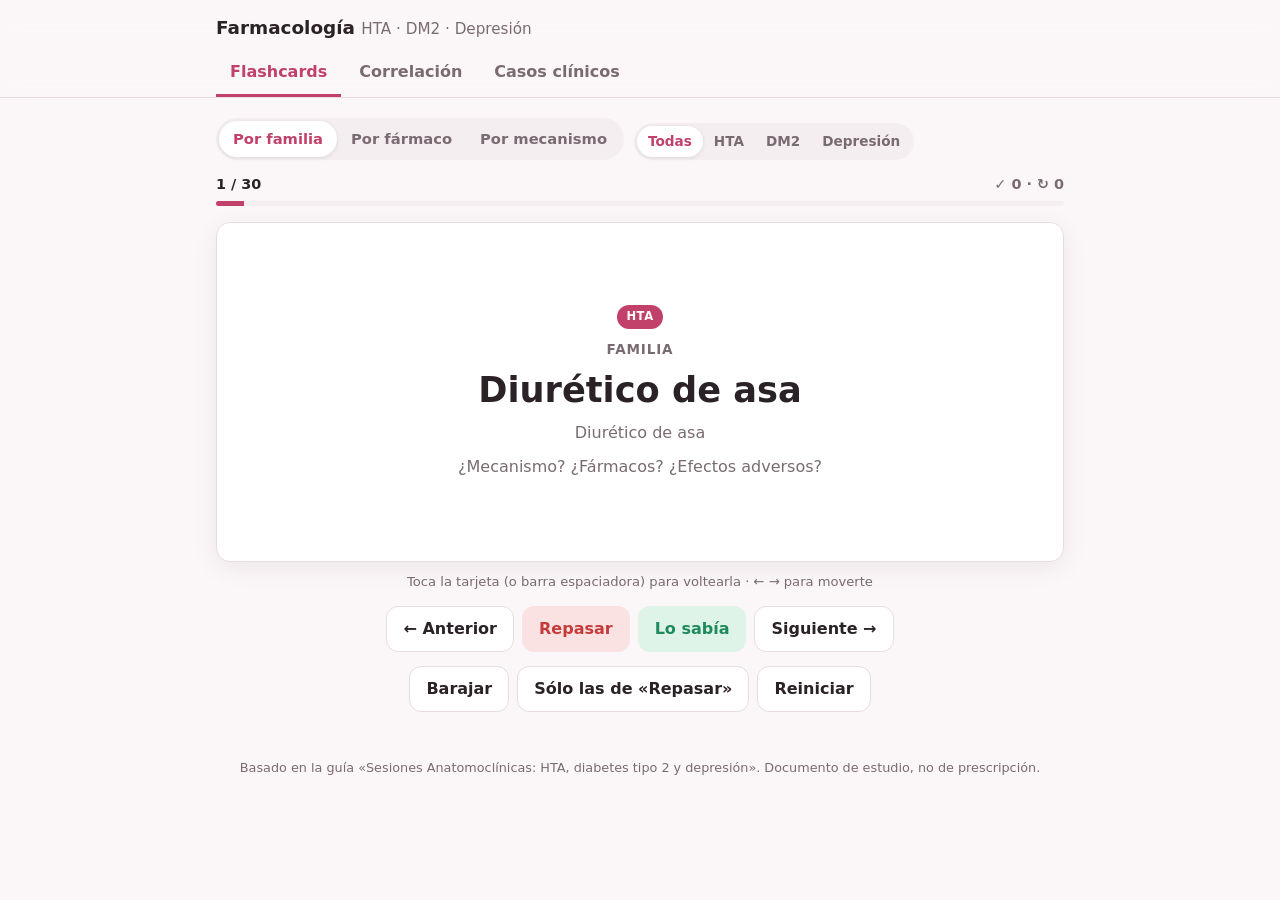
==== farmacos/index.html @ c65d2e72 "Agregar flashcards interactivas de farmacología (HTA, DM2, depresión) Flashcards por familia, fármac" ====
<!DOCTYPE html>
<html lang="es">
<head>
  <meta charset="UTF-8">
  <meta name="viewport" content="width=device-width, initial-scale=1.0">
  <title>Farmacología HTA · DM2 · Depresión</title>
  <link rel="stylesheet" href="style.css">
</head>
<body>
  <header class="top">
    <div class="wrap">
      <h1>Farmacología <span class="muted">HTA · DM2 · Depresión</span></h1>
      <nav class="tabs" role="tablist">
        <button class="tab active" data-tab="flash" role="tab">Flashcards</button>
        <button class="tab" data-tab="corr" role="tab">Correlación</button>
        <button class="tab" data-tab="casos" role="tab">Casos clínicos</button>
      </nav>
    </div>
  </header>

  <main class="wrap">
    <!-- ================= FLASHCARDS ================= -->
    <section id="flash" class="panel active">
      <div class="toolbar">
        <div class="seg" id="flashMode">
          <button data-v="familia" class="on">Por familia</button>
          <button data-v="farmaco">Por fármaco</button>
          <button data-v="mecanismo">Por mecanismo</button>
        </div>
        <div class="seg small" id="flashEnf">
          <button data-v="all" class="on">Todas</button>
          <button data-v="hta">HTA</button>
          <button data-v="dm2">DM2</button>
          <button data-v="dep">Depresión</button>
        </div>
      </div>

      <div class="progress-row">
        <span id="flashCount">1 / 1</span>
        <span class="muted" id="flashStats"></span>
      </div>
      <div class="bar"><div id="flashBar"></div></div>

      <div class="card-stage">
        <div class="flashcard" id="flashcard" tabindex="0" aria-live="polite">
          <div class="face front" id="cardFront"></div>
          <div class="face back" id="cardBack"></div>
        </div>
      </div>
      <p class="hint">Toca la tarjeta (o barra espaciadora) para voltearla · ← → para moverte</p>

      <div class="actions">
        <button class="btn ghost" id="prevCard">← Anterior</button>
        <button class="btn bad" id="reviewCard">Repasar</button>
        <button class="btn good" id="knowCard">Lo sabía</button>
        <button class="btn ghost" id="nextCard">Siguiente →</button>
      </div>
      <div class="actions">
        <button class="btn ghost" id="shuffleCards">Barajar</button>
        <button class="btn ghost" id="onlyReview">Sólo las de «Repasar»</button>
        <button class="btn ghost" id="resetFlash">Reiniciar</button>
      </div>
    </section>

    <!-- ================= CORRELACIÓN ================= -->
    <section id="corr" class="panel">
      <div class="toolbar">
        <label class="field">Tipo
          <select id="corrMode">
            <option value="f2fam">Fármaco → Familia</option>
            <option value="fam2f">Familia → Fármaco</option>
            <option value="f2f">Fármaco → otro fármaco de su familia</option>
            <option value="mec2fam">Mecanismo → Familia</option>
            <option value="letras">Estilo examen (letras)</option>
          </select>
        </label>
        <label class="field">Tema
          <select id="corrEnf">
            <option value="all">Todas</option>
            <option value="hta">HTA</option>
            <option value="dm2">DM2</option>
            <option value="dep">Depresión</option>
          </select>
        </label>
        <label class="field">Filas
          <select id="corrN">
            <option>5</option><option selected>10</option><option>15</option><option>20</option>
          </select>
        </label>
        <label class="check"><input type="checkbox" id="corrHelp"> Autocompletar</label>
      </div>

      <p class="muted" id="corrInstr"></p>
      <div id="corrLetters" class="letters" hidden></div>
      <div class="table-wrap">
        <table class="corr">
          <thead><tr><th>#</th><th id="corrLeftHead">Fármaco</th><th id="corrRightHead">Tu respuesta</th></tr></thead>
          <tbody id="corrBody"></tbody>
        </table>
      </div>
      <datalist id="dlFamilias"></datalist>
      <datalist id="dlFarmacos"></datalist>

      <div class="score" id="corrScore" hidden></div>
      <div class="actions">
        <button class="btn primary" id="corrCheck">Calificar</button>
        <button class="btn ghost" id="corrShow">Mostrar respuestas</button>
        <button class="btn ghost" id="corrReset">Reiniciar ↻</button>
      </div>
    </section>

    <!-- ================= CASOS ================= -->
    <section id="casos" class="panel">
      <div class="toolbar">
        <label class="field">Tema
          <select id="casoEnf">
            <option value="all">Todas</option>
            <option value="hta">HTA</option>
            <option value="dm2">DM2</option>
            <option value="dep">Depresión</option>
            <option value="mix">Paciente con las tres</option>
          </select>
        </label>
        <label class="field">Tipo
          <select id="casoTipo">
            <option value="all">Todos</option>
            <option value="elegir">Elegir según el paciente</option>
            <option value="adverso">Efecto adverso → fármaco</option>
            <option value="fijo">Minicasos del documento</option>
            <option value="clasif">Clasificar la PA (GPC)</option>
            <option value="imc">IMC (NOM-008)</option>
          </select>
        </label>
        <div class="score-pill" id="casoScore">0 / 0</div>
      </div>

      <article class="caso" id="caso">
        <div class="caso-tag" id="casoTag"></div>
        <p class="caso-text" id="casoText"></p>
        <div class="opts" id="casoOpts"></div>
        <div class="exp" id="casoExp" hidden></div>
      </article>

      <div class="actions">
        <button class="btn primary" id="casoNext">Nuevo caso ↻</button>
        <button class="btn ghost" id="casoResetScore">Reiniciar marcador</button>
      </div>
    </section>

    <footer class="foot muted">
      Basado en la guía «Sesiones Anatomoclínicas: HTA, diabetes tipo 2 y depresión». Documento de estudio, no de prescripción.
    </footer>
  </main>

  <script src="data.js"></script>
  <script src="app.js"></script>
</body>
</html>
---- farmacos/style.css ----
:root {
  --bg: #fbf7f8;
  --surface: #ffffff;
  --surface-2: #f4eef0;
  --text: #2a2226;
  --muted: #7a6b72;
  --line: #e7dce0;
  --accent: #c2416b;
  --accent-soft: #fbe3eb;
  --good: #1f8a5b;
  --good-soft: #def4e9;
  --bad: #c43b3b;
  --bad-soft: #fbe2e2;
  --hta: #c2416b;
  --dm2: #2f74c0;
  --dep: #7a52c7;
  --mix: #b7791f;
  --shadow: 0 6px 24px rgba(60, 20, 35, .08);
  --radius: 14px;
}
@media (prefers-color-scheme: dark) {
  :root {
    --bg: #17131a;
    --surface: #221c25;
    --surface-2: #2c2530;
    --text: #f1e9ee;
    --muted: #a99ba4;
    --line: #3a3140;
    --accent: #f07ba0;
    --accent-soft: #42222f;
    --good: #4cc790;
    --good-soft: #17352a;
    --bad: #f07070;
    --bad-soft: #3e1d1f;
    --hta: #f07ba0;
    --dm2: #6aa8ee;
    --dep: #b195f0;
    --mix: #e0ac58;
    --shadow: 0 6px 24px rgba(0, 0, 0, .35);
  }
}

* { box-sizing: border-box; }
html, body { margin: 0; }
body {
  background: var(--bg);
  color: var(--text);
  font: 16px/1.5 system-ui, -apple-system, "Segoe UI", Roboto, sans-serif;
  -webkit-font-smoothing: antialiased;
}
.wrap { max-width: 880px; margin: 0 auto; padding: 0 16px; }
.muted { color: var(--muted); }
button, select, input { font: inherit; color: inherit; }

/* ---------- header ---------- */
.top {
  position: sticky; top: 0; z-index: 10;
  background: color-mix(in srgb, var(--bg) 88%, transparent);
  backdrop-filter: blur(8px);
  border-bottom: 1px solid var(--line);
}
.top h1 { font-size: 1.15rem; margin: 14px 0 8px; font-weight: 700; }
.top h1 .muted { font-weight: 500; font-size: .95rem; }
.tabs { display: flex; gap: 4px; overflow-x: auto; }
.tab {
  border: 0; background: none; padding: 10px 14px; cursor: pointer;
  border-bottom: 3px solid transparent; color: var(--muted); font-weight: 600; white-space: nowrap;
}
.tab.active { color: var(--accent); border-bottom-color: var(--accent); }

.panel { display: none; padding: 20px 0 8px; }
.panel.active { display: block; }

/* ---------- controls ---------- */
.toolbar { display: flex; flex-wrap: wrap; gap: 10px; align-items: flex-end; margin-bottom: 14px; }
.seg { display: inline-flex; background: var(--surface-2); border-radius: 999px; padding: 3px; flex-wrap: wrap; }
.seg button {
  border: 0; background: none; padding: 7px 14px; border-radius: 999px; cursor: pointer;
  color: var(--muted); font-weight: 600; font-size: .92rem;
}
.seg button.on { background: var(--surface); color: var(--accent); box-shadow: 0 1px 4px rgba(0,0,0,.1); }
.seg.small button { padding: 5px 11px; font-size: .85rem; }
.field { display: flex; flex-direction: column; gap: 4px; font-size: .8rem; color: var(--muted); font-weight: 600; }
.field select {
  padding: 8px 10px; border: 1px solid var(--line); border-radius: 10px;
  background: var(--surface); color: var(--text); font-size: .95rem; min-width: 150px;
}
.check { display: flex; align-items: center; gap: 6px; font-size: .9rem; color: var(--muted); padding-bottom: 8px; }

.btn {
  border: 1px solid var(--line); background: var(--surface); padding: 10px 16px;
  border-radius: 12px; cursor: pointer; font-weight: 600; transition: transform .08s, background .15s;
}
.btn:active { transform: scale(.97); }
.btn.primary { background: var(--accent); border-color: var(--accent); color: #fff; }
.btn.good { background: var(--good-soft); border-color: transparent; color: var(--good); }
.btn.bad { background: var(--bad-soft); border-color: transparent; color: var(--bad); }
.btn.ghost:hover { background: var(--surface-2); }
.actions { display: flex; flex-wrap: wrap; gap: 8px; justify-content: center; margin: 14px 0; }

/* ---------- flashcards ---------- */
.progress-row { display: flex; justify-content: space-between; font-size: .9rem; font-weight: 600; }
.bar { height: 5px; background: var(--surface-2); border-radius: 9px; margin: 6px 0 16px; overflow: hidden; }
.bar > div { height: 100%; background: var(--accent); width: 0; transition: width .25s; }
.card-stage { perspective: 1400px; }
.flashcard {
  position: relative; min-height: 340px; cursor: pointer; outline: none;
  transform-style: preserve-3d; transition: transform .5s cubic-bezier(.3,.7,.3,1);
}
.flashcard.flipped { transform: rotateY(180deg); }
.flashcard:focus-visible .face { box-shadow: 0 0 0 3px var(--accent-soft), var(--shadow); }
.face {
  position: absolute; inset: 0; backface-visibility: hidden; -webkit-backface-visibility: hidden;
  background: var(--surface); border: 1px solid var(--line); border-radius: var(--radius);
  box-shadow: var(--shadow); padding: 24px; overflow-y: auto;
}
.face.front { display: flex; flex-direction: column; align-items: center; justify-content: center; text-align: center; gap: 10px; }
.face.back { transform: rotateY(180deg); }
.face .big { font-size: clamp(1.5rem, 5vw, 2.2rem); font-weight: 800; line-height: 1.2; }
.face .mid { font-size: clamp(1.1rem, 3.5vw, 1.35rem); font-weight: 700; line-height: 1.35; max-width: 600px; }
.face .sub { color: var(--muted); }
.face .q { font-size: .85rem; color: var(--muted); text-transform: uppercase; letter-spacing: .06em; font-weight: 700; }
.face dl { margin: 0; display: grid; gap: 10px; }
.face dt { font-size: .75rem; text-transform: uppercase; letter-spacing: .06em; color: var(--muted); font-weight: 700; }
.face dd { margin: 2px 0 0; }
.face .answer { font-size: 1.35rem; font-weight: 800; color: var(--accent); margin-bottom: 12px; }
.hint { text-align: center; font-size: .82rem; color: var(--muted); margin: 10px 0 0; }

.tag {
  display: inline-block; font-size: .72rem; font-weight: 700; padding: 3px 9px; border-radius: 999px;
  text-transform: uppercase; letter-spacing: .05em; color: #fff;
}
.tag.hta { background: var(--hta); } .tag.dm2 { background: var(--dm2); }
.tag.dep { background: var(--dep); } .tag.mix { background: var(--mix); }
.chips { display: flex; flex-wrap: wrap; gap: 6px; }
.chip { background: var(--surface-2); padding: 3px 10px; border-radius: 999px; font-size: .9rem; }

/* ---------- correlación ---------- */
.table-wrap { overflow-x: auto; }
table.corr { width: 100%; border-collapse: separate; border-spacing: 0 6px; }
table.corr th { text-align: left; font-size: .78rem; color: var(--muted); text-transform: uppercase; letter-spacing: .05em; padding: 0 10px; }
table.corr td { background: var(--surface); padding: 8px 10px; vertical-align: middle; border-top: 1px solid var(--line); border-bottom: 1px solid var(--line); }
table.corr td:first-child { border-left: 1px solid var(--line); border-radius: 10px 0 0 10px; width: 36px; color: var(--muted); font-weight: 700; }
table.corr td:last-child { border-right: 1px solid var(--line); border-radius: 0 10px 10px 0; width: 50%; }
table.corr td.left { font-weight: 600; }
table.corr input {
  width: 100%; padding: 8px 10px; border: 1px solid var(--line); border-radius: 8px;
  background: var(--bg); color: var(--text);
}
table.corr input:focus { outline: 2px solid var(--accent); border-color: transparent; }
tr.ok td { background: var(--good-soft); }
tr.ok input { border-color: var(--good); }
tr.ko td { background: var(--bad-soft); }
tr.ko input { border-color: var(--bad); text-decoration: line-through; }
.fix { font-size: .88rem; margin-top: 5px; font-weight: 600; }
tr.ok .fix { color: var(--good); }
tr.ko .fix { color: var(--bad); }
.letters { display: grid; grid-template-columns: repeat(auto-fill, minmax(210px, 1fr)); gap: 6px; margin-bottom: 10px; }
.letters div { background: var(--surface-2); border-radius: 8px; padding: 6px 10px; font-size: .92rem; }
.letters b { color: var(--accent); margin-right: 6px; }
.score { text-align: center; font-size: 1.1rem; font-weight: 700; margin-top: 10px; }

/* ---------- casos ---------- */
.score-pill { margin-left: auto; background: var(--accent-soft); color: var(--accent); font-weight: 800; padding: 8px 14px; border-radius: 999px; }
.caso { background: var(--surface); border: 1px solid var(--line); border-radius: var(--radius); box-shadow: var(--shadow); padding: 22px; }
.caso-tag { display: flex; gap: 6px; flex-wrap: wrap; margin-bottom: 10px; }
.caso-text { font-size: 1.08rem; margin: 0 0 16px; }
.opts { display: grid; gap: 8px; }
.opt {
  text-align: left; border: 1px solid var(--line); background: var(--bg); padding: 12px 14px;
  border-radius: 10px; cursor: pointer; display: flex; gap: 10px; align-items: flex-start;
}
.opt:hover:not(:disabled) { border-color: var(--accent); }
.opt .l { font-weight: 800; color: var(--muted); min-width: 1.2em; }
.opt:disabled { cursor: default; }
.opt.right { background: var(--good-soft); border-color: var(--good); }
.opt.right .l { color: var(--good); }
.opt.wrong { background: var(--bad-soft); border-color: var(--bad); }
.opt.wrong .l { color: var(--bad); }
.exp { margin-top: 16px; padding: 14px; border-radius: 10px; background: var(--surface-2); }
.exp .verdict { font-weight: 800; margin-bottom: 4px; }
.exp .verdict.good { color: var(--good); }
.exp .verdict.bad { color: var(--bad); }

.foot { font-size: .8rem; text-align: center; padding: 24px 0 40px; }

@media (max-width: 560px) {
  .flashcard { min-height: 400px; }
  .face { padding: 18px; }
  .score-pill { margin-left: 0; }
  table.corr td:last-child { width: 55%; }
}
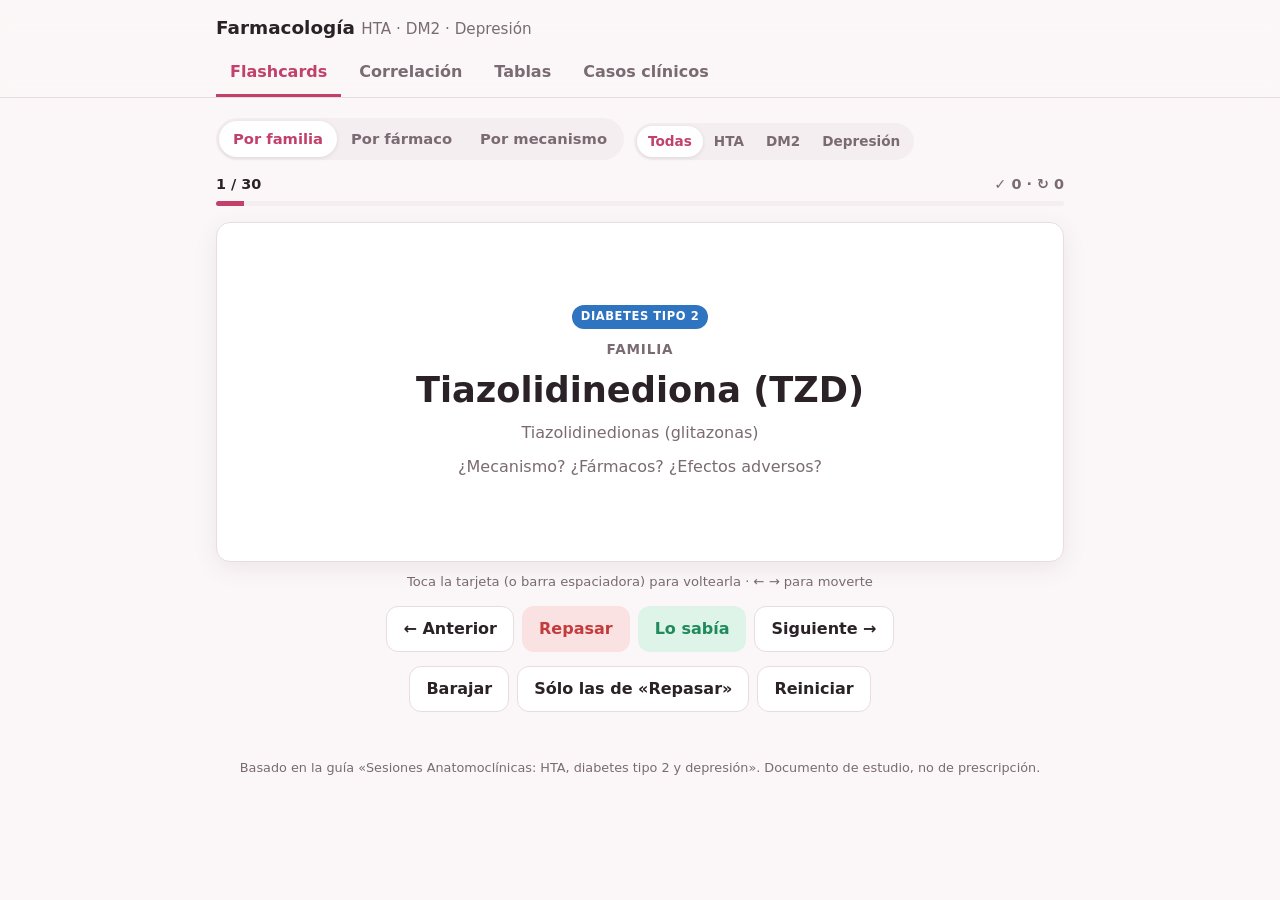
==== commit e3ed1aa8: "Agregar pestaña de tablas para llenar: HTA (GPC), diagnóstico de DM2 e IMC Tres niveles (algunos hue" ====
--- a/farmacos/index.html
+++ b/farmacos/index.html
@@ -13,6 +13,7 @@
       <nav class="tabs" role="tablist">
         <button class="tab active" data-tab="flash" role="tab">Flashcards</button>
         <button class="tab" data-tab="corr" role="tab">Correlación</button>
+        <button class="tab" data-tab="tablas" role="tab">Tablas</button>
         <button class="tab" data-tab="casos" role="tab">Casos clínicos</button>
       </nav>
     </div>
@@ -109,6 +110,41 @@
       </div>
     </section>
 
+    <!-- ================= TABLAS ================= -->
+    <section id="tablas" class="panel">
+      <div class="toolbar">
+        <div class="seg" id="tablaSel"></div>
+      </div>
+      <div class="toolbar">
+        <div class="seg small" id="tablaNivel">
+          <button data-v="facil" class="on">Algunos huecos</button>
+          <button data-v="normal">Todos los valores</button>
+          <button data-v="dificil">Todo en blanco</button>
+        </div>
+      </div>
+
+      <h2 class="tabla-titulo" id="tablaTitulo"></h2>
+      <p class="muted tabla-ayuda">Escribe rangos como <b>120-129</b> y límites como <b>&lt;80</b> o <b>≥180</b> (también vale <b>&gt;=180</b>). Las unidades son opcionales.</p>
+      <div class="keys" id="tablaKeys" aria-label="Insertar símbolo">
+        <button type="button" data-k="≥">≥</button>
+        <button type="button" data-k="<">&lt;</button>
+        <button type="button" data-k="–">–</button>
+        <button type="button" data-k=".">.</button>
+        <button type="button" data-k="y/o">y/o</button>
+      </div>
+      <div class="table-wrap">
+        <table class="fill" id="tablaFill"></table>
+      </div>
+      <p class="muted tabla-nota" id="tablaNota" hidden></p>
+
+      <div class="score" id="tablaScore" hidden></div>
+      <div class="actions">
+        <button class="btn primary" id="tablaCheck">Calificar</button>
+        <button class="btn ghost" id="tablaShow">Mostrar respuestas</button>
+        <button class="btn ghost" id="tablaReset">Reiniciar ↻</button>
+      </div>
+    </section>
+
     <!-- ================= CASOS ================= -->
     <section id="casos" class="panel">
       <div class="toolbar">
--- a/farmacos/style.css
+++ b/farmacos/style.css
@@ -19,7 +19,7 @@
   --radius: 14px;
 }
 @media (prefers-color-scheme: dark) {
-  :root {
+  :root:not([data-theme="light"]) {
     --bg: #17131a;
     --surface: #221c25;
     --surface-2: #2c2530;
@@ -37,7 +37,28 @@
     --dep: #b195f0;
     --mix: #e0ac58;
     --shadow: 0 6px 24px rgba(0, 0, 0, .35);
+    color-scheme: dark;
   }
+}
+:root[data-theme="dark"] {
+  --bg: #17131a;
+  --surface: #221c25;
+  --surface-2: #2c2530;
+  --text: #f1e9ee;
+  --muted: #a99ba4;
+  --line: #3a3140;
+  --accent: #f07ba0;
+  --accent-soft: #42222f;
+  --good: #4cc790;
+  --good-soft: #17352a;
+  --bad: #f07070;
+  --bad-soft: #3e1d1f;
+  --hta: #f07ba0;
+  --dm2: #6aa8ee;
+  --dep: #b195f0;
+  --mix: #e0ac58;
+  --shadow: 0 6px 24px rgba(0, 0, 0, .35);
+  color-scheme: dark;
 }
 
 * { box-sizing: border-box; }
@@ -54,7 +75,7 @@
 
 /* ---------- header ---------- */
 .top {
-  position: sticky; top: 0; z-index: 10;
+  position: sticky; top: env(safe-area-inset-top, 0px); z-index: 10;
   background: color-mix(in srgb, var(--bg) 88%, transparent);
   backdrop-filter: blur(8px);
   border-bottom: 1px solid var(--line);
@@ -182,6 +203,36 @@
 .exp .verdict.good { color: var(--good); }
 .exp .verdict.bad { color: var(--bad); }
 
+/* ---------- tablas para llenar ---------- */
+.tabla-titulo { font-size: 1.1rem; margin: 4px 0 4px; text-wrap: balance; }
+.tabla-ayuda { font-size: .88rem; margin: 0 0 10px; }
+.tabla-nota { font-size: .9rem; background: var(--surface-2); border-radius: 10px; padding: 10px 12px; }
+.keys { display: flex; gap: 6px; flex-wrap: wrap; margin-bottom: 10px; }
+.keys button {
+  min-width: 44px; padding: 8px 12px; border: 1px solid var(--line); border-radius: 10px;
+  background: var(--surface); font-weight: 700; cursor: pointer;
+}
+.keys button:active { background: var(--accent-soft); }
+table.fill { width: 100%; border-collapse: collapse; background: var(--surface); border-radius: 12px; overflow: hidden; box-shadow: var(--shadow); font-variant-numeric: tabular-nums; }
+table.fill th { background: var(--accent); color: #fff; text-align: left; font-size: .8rem; text-transform: uppercase; letter-spacing: .05em; padding: 10px; }
+table.fill td { border-top: 1px solid var(--line); padding: 8px 8px; vertical-align: top; }
+table.fill td.lab { font-weight: 700; }
+table.fill td.con { width: 52px; color: var(--muted); text-align: center; }
+table.fill td.given { color: var(--text); }
+table.fill input {
+  width: 100%; min-width: 58px; padding: 7px 8px; border: 1px solid var(--line); border-radius: 8px;
+  background: var(--bg); color: var(--text); font-variant-numeric: tabular-nums;
+}
+table.fill input:focus { outline: 2px solid var(--accent); border-color: transparent; }
+table.fill td.ok { background: var(--good-soft); }
+table.fill td.ok input { border-color: var(--good); }
+table.fill td.ko { background: var(--bad-soft); }
+table.fill td.ko input { border-color: var(--bad); }
+table.fill td.ok .fix { color: var(--good); }
+table.fill td.ko .fix { color: var(--bad); }
+table.fill td.con input { min-width: 40px; }
+table.fill .fix { font-size: .85rem; font-weight: 700; margin-top: 4px; }
+
 .foot { font-size: .8rem; text-align: center; padding: 24px 0 40px; }
 
 @media (max-width: 560px) {
